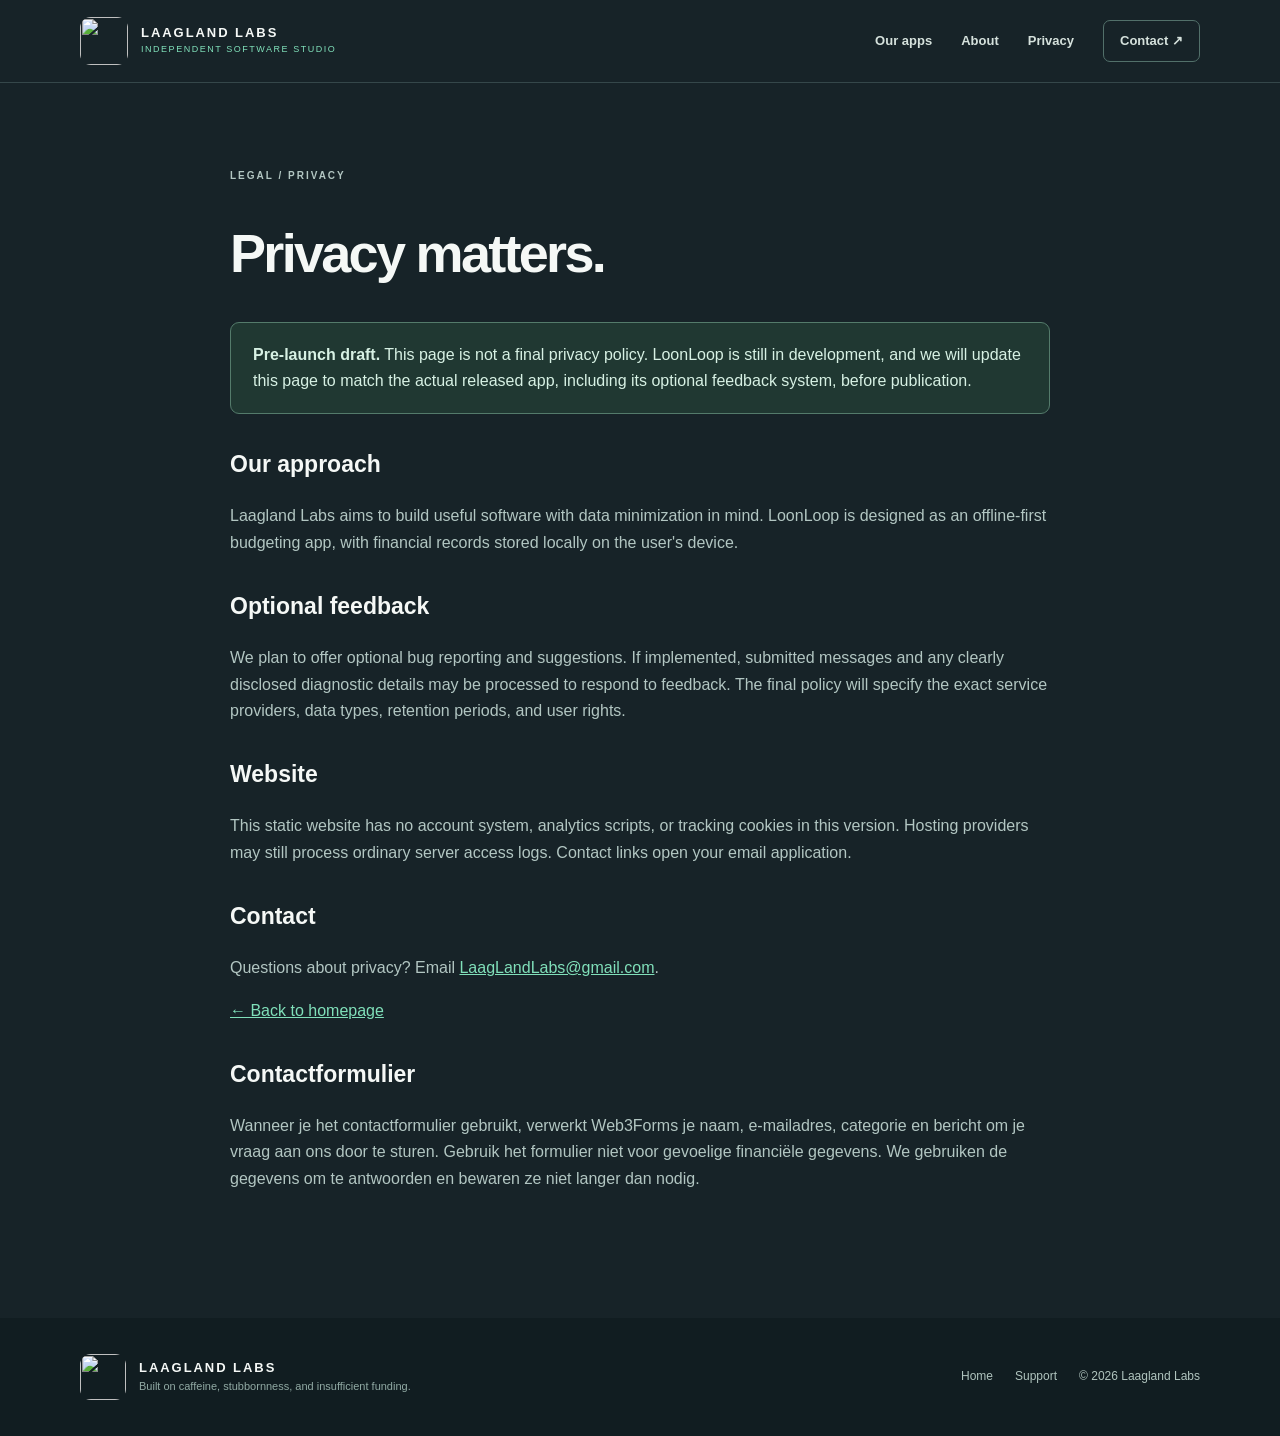
==== privacy.html @ 921c795e "Add files via upload" ====
<!doctype html><html lang="en"><head><meta charset="utf-8"><meta name="viewport" content="width=device-width,initial-scale=1"><meta name="theme-color" content="#172328"><title>Privacy — Laagland Labs</title><link rel="icon" href="assets/favicon.svg" type="image/svg+xml"><link rel="stylesheet" href="styles.css"></head><body>
<header class="header"><div class="container nav"><a href="index.html" class="brand"><img src="assets/l3-logo-approved.png" width="48" height="48" alt=""><span><strong>LAAGLAND LABS</strong><small>INDEPENDENT SOFTWARE STUDIO</small></span></a><nav aria-label="Main navigation"><a href="index.html#apps">Our apps</a><a href="index.html#about">About</a><a href="privacy.html" aria-current="page">Privacy</a><a class="nav-cta" href="support.html">Contact ↗</a></nav></div></header>
<main class="container legal"><p class="eyebrow">LEGAL / PRIVACY</p><h1>Privacy matters.</h1><div class="notice"><strong>Pre-launch draft.</strong> This page is not a final privacy policy. LoonLoop is still in development, and we will update this page to match the actual released app, including its optional feedback system, before publication.</div>
<h2>Our approach</h2><p>Laagland Labs aims to build useful software with data minimization in mind. LoonLoop is designed as an offline-first budgeting app, with financial records stored locally on the user's device.</p>
<h2>Optional feedback</h2><p>We plan to offer optional bug reporting and suggestions. If implemented, submitted messages and any clearly disclosed diagnostic details may be processed to respond to feedback. The final policy will specify the exact service providers, data types, retention periods, and user rights.</p>
<h2>Website</h2><p>This static website has no account system, analytics scripts, or tracking cookies in this version. Hosting providers may still process ordinary server access logs. Contact links open your email application.</p>
<h2>Contact</h2><p>Questions about privacy? Email <a href="support.html">LaagLandLabs@gmail.com</a>.</p>
<p><a href="index.html">← Back to homepage</a></p><section><h2>Contactformulier</h2><p>Wanneer je het contactformulier gebruikt, verwerkt Web3Forms je naam, e-mailadres, categorie en bericht om je vraag aan ons door te sturen. Gebruik het formulier niet voor gevoelige financiële gegevens. We gebruiken de gegevens om te antwoorden en bewaren ze niet langer dan nodig.</p></section></main>
<footer><div class="container footer"><div class="footer-brand"><img src="assets/l3-logo-approved.png" width="46" height="46" alt=""><div><strong>LAAGLAND LABS</strong><small>Built on caffeine, stubbornness, and insufficient funding.</small></div></div><div class="footer-links"><a href="index.html">Home</a><a href="support.html">Support</a><span>© <span id="year">2026</span> Laagland Labs</span></div></div></footer><script src="script.js"></script></body></html>
---- styles.css ----
:root{--bg:#172328;--bg2:#1c2c30;--mint:#80e0ba;--mint-light:#a6f0d0;--text:#f5f8f6;--muted:#b2c6c2;--line:#35474a;--paper:#f0f5f1;--ink:#1a2a2b}
*{box-sizing:border-box}html{scroll-behavior:smooth}body{margin:0;background:var(--bg);color:var(--text);font-family:Inter,"Segoe UI",Arial,sans-serif;line-height:1.65;-webkit-font-smoothing:antialiased}a{text-decoration:none;color:inherit}a:focus-visible{outline:2px solid var(--mint);outline-offset:4px}img{max-width:100%;display:block}.container{width:min(1120px,calc(100% - 48px));margin:auto}
.header{border-bottom:1px solid var(--line);background:#172328;position:sticky;top:0;z-index:10}.nav{height:82px;display:flex;align-items:center;justify-content:space-between;gap:24px}.brand{display:flex;align-items:center;gap:13px}.brand img{border-radius:11px}.brand strong,.footer-brand strong{display:block;font-size:13px;letter-spacing:.15em;line-height:1.4}.brand small{display:block;color:var(--mint);font-size:9px;letter-spacing:.17em;line-height:1.7}.nav nav{display:flex;align-items:center;gap:29px;color:#d5e1dc;font-size:13px;font-weight:600}.nav nav a:hover,.footer-links a:hover{color:var(--mint)}.nav-cta{border:1px solid #52706a;padding:9px 16px;border-radius:7px}.nav-cta span{color:var(--mint);padding-left:7px}
.hero{display:grid;grid-template-columns:1.08fr .92fr;gap:65px;align-items:center;padding-top:96px;padding-bottom:100px;min-height:610px}.eyebrow{font-size:10px;letter-spacing:.2em;font-weight:800;color:var(--mint);margin:0 0 24px}.dot{display:inline-block;width:7px;height:7px;background:var(--mint);border-radius:50%;margin-right:8px;vertical-align:middle}.hero h1{font-size:clamp(48px,5.6vw,75px);line-height:1.07;letter-spacing:-.057em;margin:0 0 25px;font-weight:800}.hero h1 span,.contact h2 span{color:var(--mint)}.lead{color:var(--muted);max-width:510px;font-size:17px;line-height:1.8;margin:0}.actions{display:flex;gap:12px;flex-wrap:wrap;margin-top:32px}.btn{display:inline-flex;align-items:center;justify-content:center;gap:24px;border-radius:8px;padding:13px 19px;font-size:13px;font-weight:750;transition:background .18s,border-color .18s}.btn-primary{background:var(--mint);color:#132921}.btn-primary:hover{background:var(--mint-light)}.btn-outline{border:1px solid #56706b}.btn-outline:hover{border-color:var(--mint)}.slogan{display:flex;gap:14px;align-items:center;margin-top:45px;color:#9eb5b1;font-size:12px;font-style:italic}.slogan p{margin:0}.coffee{font-size:25px;font-style:normal}
.hero-art{border:1px solid #39514f;background:#1c3032;border-radius:18px;padding:18px;min-height:405px;display:grid}.hero-art-inner{border:1px solid #405755;border-radius:11px;display:flex;flex-direction:column;justify-content:space-between;padding:30px;background:linear-gradient(145deg,#203839,#18292d)}.mark-stage{flex:1;display:grid;place-items:center}.mark-stage img{width:min(220px,65%);filter:drop-shadow(0 10px 20px #0002)}.art-caption{display:flex;justify-content:space-between;gap:10px;color:#94b2aa;font-size:9px;letter-spacing:.16em}
.apps{background:var(--paper);color:var(--ink);padding:100px 0}.section-intro{display:flex;align-items:end;justify-content:space-between;gap:30px;margin-bottom:35px}.eyebrow.dark{color:#37876a}.section-intro h2,.values h2{font-size:clamp(32px,4vw,46px);letter-spacing:-.045em;line-height:1.15;margin:0}.section-intro h2 span{color:#37876a}.section-intro>p{color:#617471;max-width:285px;font-size:14px;margin:0}
.product{background:white;border:1px solid #d7e3db;border-radius:18px;overflow:hidden;display:grid;grid-template-columns:.92fr 1.08fr;box-shadow:0 12px 36px #1d3e3410}.product-visual{background:#dcebe4;padding:28px 28px 16px;display:flex;flex-direction:column;align-items:center;justify-content:center}.preview{width:min(100%,405px);border-radius:15px}.preview-note{color:#5d7970;font-size:10px;margin-top:11px}.product-info{padding:53px 50px}.product-top{display:flex;align-items:center;justify-content:space-between;gap:16px}.product-top img{border-radius:15px}.status{font-size:9px;font-weight:800;letter-spacing:.1em;color:#417a62;border:1px solid #d5e8dd;padding:8px 11px;border-radius:20px;white-space:nowrap}.status .dot{width:6px;height:6px;background:#41aa7e}.product h3{font-size:clamp(38px,4vw,54px);line-height:1.1;letter-spacing:-.06em;margin:27px 0 5px}.tagline{font-size:15px;font-weight:750;color:#298460;margin:0 0 18px}.description{font-size:14px;line-height:1.85;color:#5c706c;margin:0}.chips{display:flex;flex-wrap:wrap;gap:8px;margin-top:24px}.chips span{font-size:11px;background:#edf5f0;color:#3c6658;padding:6px 9px;border-radius:5px}.availability{font-size:12px;font-weight:700;color:#48725e;margin-top:35px}.small-line{display:inline-block;width:18px;height:2px;background:#5eb18a;vertical-align:middle;margin-right:8px}
.values{padding:96px 0 110px;background:#1b2b30}.values h2{margin-bottom:38px}.values-grid{display:grid;grid-template-columns:repeat(3,1fr);gap:18px}.values-grid article{padding:30px;border:1px solid #3b5052;border-radius:13px;background:#223438}.value-icon{width:42px;height:42px;color:var(--mint)}.value-icon svg{width:100%;height:100%;fill:none;stroke:currentColor;stroke-width:1.8;stroke-linecap:round;stroke-linejoin:round}.values h3{font-size:18px;margin:19px 0 8px}.values article p{font-size:13px;color:#b2c6c2;margin:0;line-height:1.8}
.contact{padding:85px 0;background:#203a36}.contact-row{display:flex;align-items:center;justify-content:space-between;gap:35px}.contact h2{font-size:clamp(32px,4vw,48px);letter-spacing:-.045em;line-height:1.2;margin:0 0 14px}.contact p:not(.eyebrow){color:#b7cbc4;font-size:14px;margin:0}.contact .btn{flex:none}
footer{background:#111d21;padding:36px 0}.footer{display:flex;justify-content:space-between;align-items:center;gap:30px}.footer-brand{display:flex;align-items:center;gap:13px}.footer-brand img{border-radius:10px}.footer-brand small{display:block;color:#91aaa4;font-size:11px}.footer-links{display:flex;align-items:center;flex-wrap:wrap;gap:22px;color:#b0c4be;font-size:12px}
.legal{max-width:820px;padding:85px 0 110px}.legal h1{font-size:clamp(36px,5vw,54px);letter-spacing:-.05em;line-height:1.2}.legal h2{font-size:23px;margin-top:32px}.legal p,.legal li{color:var(--muted)}.legal a{color:var(--mint);text-decoration:underline}.notice{padding:19px 22px;border:1px solid #547b6b;border-radius:9px;background:#203832;color:#d7f1e4}
@media(max-width:900px){.hero{gap:28px;min-height:unset;padding:70px 0}.hero-art{min-height:320px}.product-info{padding:35px}.product-visual{padding:20px}.nav nav{gap:16px}}
@media(max-width:700px){.container{width:min(100% - 36px,1120px)}.nav{height:72px}.brand strong{font-size:11px}.brand small{font-size:8px}.nav nav a:not(.nav-cta){display:none}.nav-cta{padding:8px 10px}.hero{grid-template-columns:1fr;padding:60px 0;gap:32px}.hero h1{font-size:clamp(46px,10vw,64px)}.hero-art{min-height:270px}.mark-stage img{width:170px}.apps,.values{padding:70px 0}.section-intro{display:block}.section-intro>p{margin-top:15px}.product{grid-template-columns:1fr}.product-visual{padding:18px}.preview{max-width:360px}.product-info{padding:30px}.product-top{align-items:start}.status{font-size:8px}.values-grid{grid-template-columns:1fr}.contact{padding:70px 0}.contact-row{align-items:start;flex-direction:column}.footer{align-items:start;flex-direction:column}.footer-links{gap:16px}}
@media(prefers-reduced-motion:reduce){html{scroll-behavior:auto}.btn{transition:none}}

/* Brand assets v1.3 */
.coffee-icon{width:44px;height:44px;flex:none;display:block}
.brand img,.footer-brand img{object-fit:cover;border-radius:11px}
.mark-stage img{width:min(235px,72%);height:auto;aspect-ratio:1;object-fit:cover;border-radius:24px}
@media(max-width:700px){.mark-stage img{width:180px}}

/* v1.4: centered studio signature beneath hero logo */
.art-caption{display:flex;flex-direction:column;align-items:center;justify-content:center;gap:5px;text-align:center;padding-top:16px}
.art-caption-name{font-size:12px;letter-spacing:.19em;color:#e3f2eb;font-weight:700}
.art-caption-location{font-size:10px;letter-spacing:.25em;color:#80e0ba}

/* Support form test */
.support-page{max-width:850px;padding-top:80px;padding-bottom:105px}.support-page h1{font-size:clamp(38px,5vw,60px);line-height:1.13;letter-spacing:-.045em;margin:0}.support-page h1 span{color:var(--mint)}.support-intro,.support-form-section>p{color:var(--muted)}.support-page section{margin-top:55px}.support-page h2{font-size:27px}.faq details{border:1px solid var(--line);border-radius:10px;margin:10px 0;padding:0 18px;background:#203237}.faq summary{cursor:pointer;padding:17px 0;font-weight:650}.faq details p{color:var(--muted);margin:0 0 18px}.support-form-section{border-top:1px solid var(--line);padding-top:20px}.support-form{display:grid;gap:18px;margin-top:25px}.support-form label{display:grid;gap:7px;font-size:13px;font-weight:650}.form-two{display:grid;grid-template-columns:1fr 1fr;gap:16px}.support-form input,.support-form select,.support-form textarea{width:100%;border:1px solid #526a67;background:#1b2d31;color:var(--text);padding:13px 14px;border-radius:8px;font:inherit;font-weight:400}.support-form textarea{resize:vertical}.support-form input:focus,.support-form select:focus,.support-form textarea:focus{outline:2px solid var(--mint);outline-offset:2px}.support-form input::placeholder,.support-form textarea::placeholder{color:#8da5a0}.support-form .btn{border:0;cursor:pointer;justify-self:start}.support-form .btn:disabled{opacity:.6;cursor:wait}.form-privacy{color:var(--muted);font-size:12px;margin:0}.form-privacy a{color:var(--mint);text-decoration:underline}.form-status{margin:0;min-height:1.5em;color:var(--mint)}.form-status.error{color:#ffb0a8}.form-honeypot{position:absolute;left:-10000px;width:1px;height:1px;overflow:hidden}@media(max-width:700px){.form-two{grid-template-columns:1fr}.support-page{padding-top:55px}}
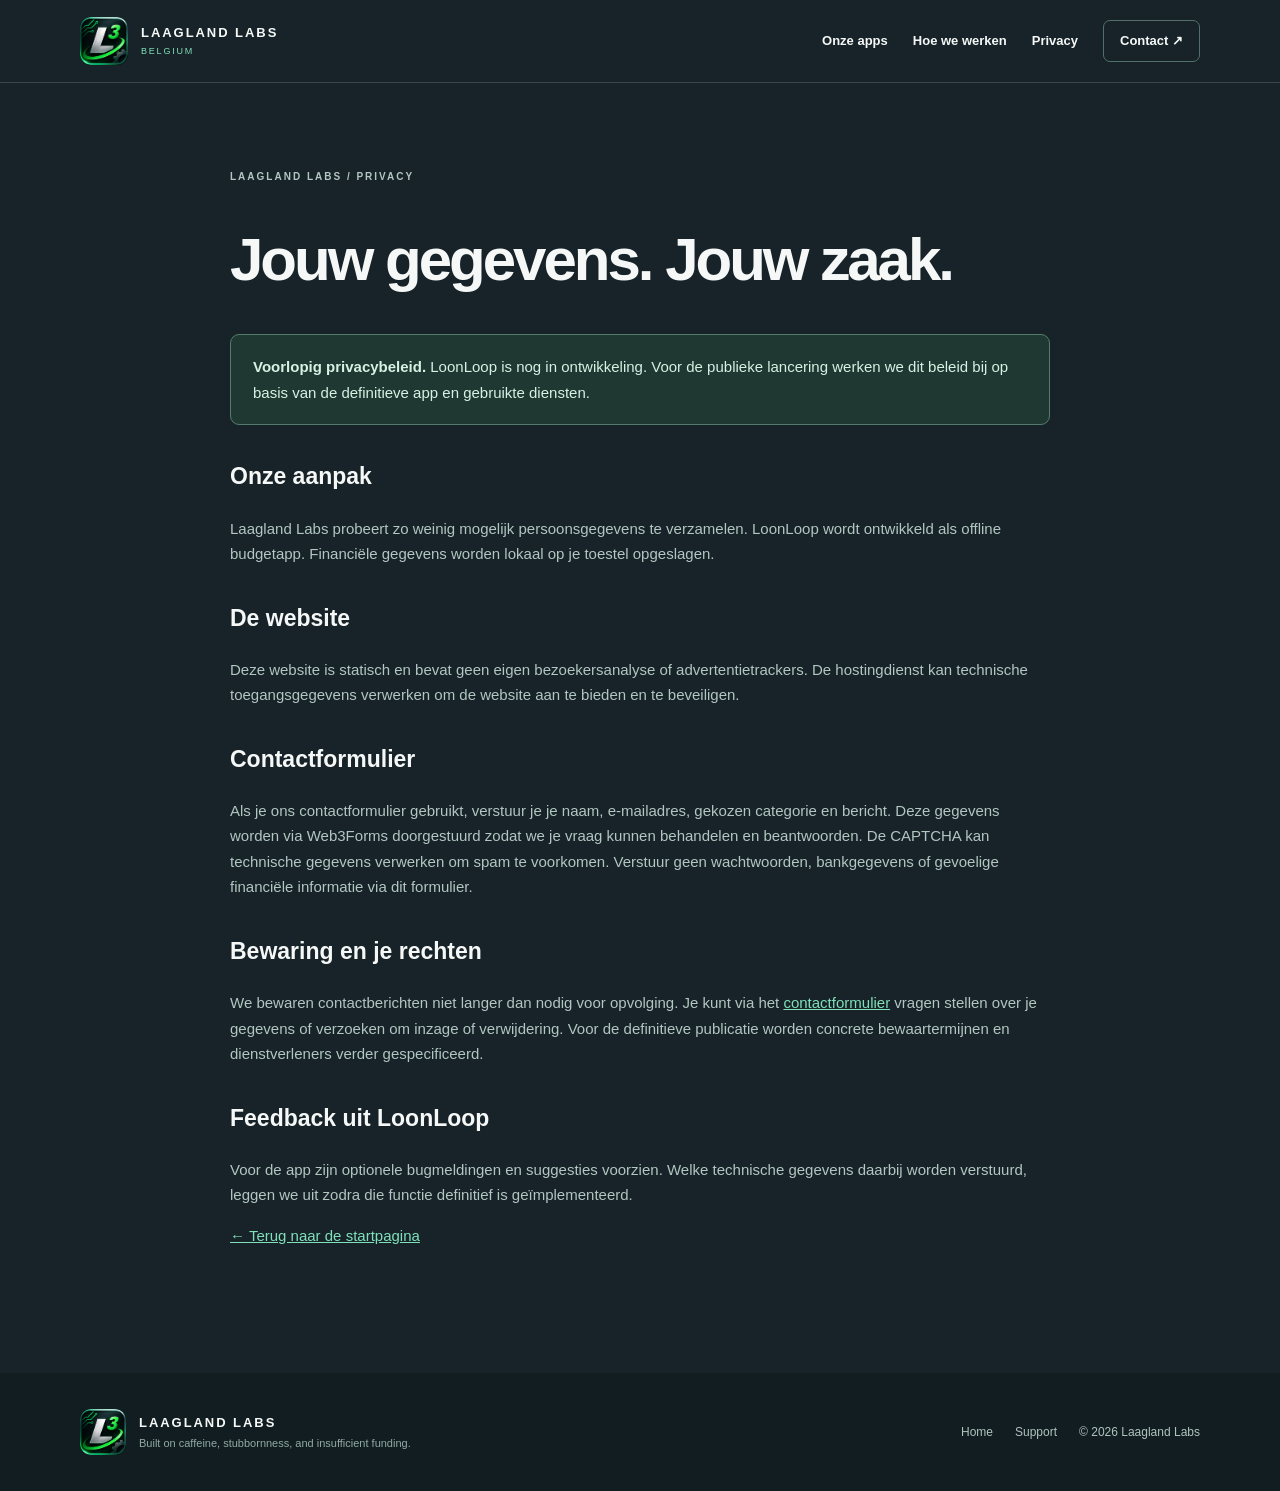
==== commit 816a8083: "Add files via upload" ====
--- a/privacy.html
+++ b/privacy.html
@@ -1,9 +1 @@
-<!doctype html><html lang="en"><head><meta charset="utf-8"><meta name="viewport" content="width=device-width,initial-scale=1"><meta name="theme-color" content="#172328"><title>Privacy — Laagland Labs</title><link rel="icon" href="assets/favicon.svg" type="image/svg+xml"><link rel="stylesheet" href="styles.css"></head><body>
-<header class="header"><div class="container nav"><a href="index.html" class="brand"><img src="assets/l3-logo-approved.png" width="48" height="48" alt=""><span><strong>LAAGLAND LABS</strong><small>INDEPENDENT SOFTWARE STUDIO</small></span></a><nav aria-label="Main navigation"><a href="index.html#apps">Our apps</a><a href="index.html#about">About</a><a href="privacy.html" aria-current="page">Privacy</a><a class="nav-cta" href="support.html">Contact ↗</a></nav></div></header>
-<main class="container legal"><p class="eyebrow">LEGAL / PRIVACY</p><h1>Privacy matters.</h1><div class="notice"><strong>Pre-launch draft.</strong> This page is not a final privacy policy. LoonLoop is still in development, and we will update this page to match the actual released app, including its optional feedback system, before publication.</div>
-<h2>Our approach</h2><p>Laagland Labs aims to build useful software with data minimization in mind. LoonLoop is designed as an offline-first budgeting app, with financial records stored locally on the user's device.</p>
-<h2>Optional feedback</h2><p>We plan to offer optional bug reporting and suggestions. If implemented, submitted messages and any clearly disclosed diagnostic details may be processed to respond to feedback. The final policy will specify the exact service providers, data types, retention periods, and user rights.</p>
-<h2>Website</h2><p>This static website has no account system, analytics scripts, or tracking cookies in this version. Hosting providers may still process ordinary server access logs. Contact links open your email application.</p>
-<h2>Contact</h2><p>Questions about privacy? Email <a href="support.html">LaagLandLabs@gmail.com</a>.</p>
-<p><a href="index.html">← Back to homepage</a></p><section><h2>Contactformulier</h2><p>Wanneer je het contactformulier gebruikt, verwerkt Web3Forms je naam, e-mailadres, categorie en bericht om je vraag aan ons door te sturen. Gebruik het formulier niet voor gevoelige financiële gegevens. We gebruiken de gegevens om te antwoorden en bewaren ze niet langer dan nodig.</p></section></main>
-<footer><div class="container footer"><div class="footer-brand"><img src="assets/l3-logo-approved.png" width="46" height="46" alt=""><div><strong>LAAGLAND LABS</strong><small>Built on caffeine, stubbornness, and insufficient funding.</small></div></div><div class="footer-links"><a href="index.html">Home</a><a href="support.html">Support</a><span>© <span id="year">2026</span> Laagland Labs</span></div></div></footer><script src="script.js"></script></body></html>+<!doctype html><html lang="nl-BE"><head><meta charset="utf-8"><meta name="viewport" content="width=device-width,initial-scale=1"><meta name="theme-color" content="#172328"><title>Privacybeleid — Laagland Labs</title><link rel="icon" href="assets/favicon.svg" type="image/svg+xml"><link rel="stylesheet" href="styles.css"></head><body><header class="header"><div class="container nav"><a href="index.html" class="brand"><img src="assets/l3-logo-approved.png" width="48" height="48" alt=""><span><strong>LAAGLAND LABS</strong><small>BELGIUM</small></span></a><nav aria-label="Navigatie"><a href="index.html#apps">Onze apps</a><a href="index.html#about">Hoe we werken</a><a href="privacy.html" aria-current="page">Privacy</a><a class="nav-cta" href="support.html">Contact ↗</a></nav></div></header><main class="container legal"><p class="eyebrow">LAAGLAND LABS / PRIVACY</p><h1>Jouw gegevens. Jouw zaak.</h1><div class="notice"><strong>Voorlopig privacybeleid.</strong> LoonLoop is nog in ontwikkeling. Voor de publieke lancering werken we dit beleid bij op basis van de definitieve app en gebruikte diensten.</div><h2>Onze aanpak</h2><p>Laagland Labs probeert zo weinig mogelijk persoonsgegevens te verzamelen. LoonLoop wordt ontwikkeld als offline budgetapp. Financiële gegevens worden lokaal op je toestel opgeslagen.</p><h2>De website</h2><p>Deze website is statisch en bevat geen eigen bezoekersanalyse of advertentietrackers. De hostingdienst kan technische toegangsgegevens verwerken om de website aan te bieden en te beveiligen.</p><h2>Contactformulier</h2><p>Als je ons contactformulier gebruikt, verstuur je je naam, e-mailadres, gekozen categorie en bericht. Deze gegevens worden via Web3Forms doorgestuurd zodat we je vraag kunnen behandelen en beantwoorden. De CAPTCHA kan technische gegevens verwerken om spam te voorkomen. Verstuur geen wachtwoorden, bankgegevens of gevoelige financiële informatie via dit formulier.</p><h2>Bewaring en je rechten</h2><p>We bewaren contactberichten niet langer dan nodig voor opvolging. Je kunt via het <a href="support.html">contactformulier</a> vragen stellen over je gegevens of verzoeken om inzage of verwijdering. Voor de definitieve publicatie worden concrete bewaartermijnen en dienstverleners verder gespecificeerd.</p><h2>Feedback uit LoonLoop</h2><p>Voor de app zijn optionele bugmeldingen en suggesties voorzien. Welke technische gegevens daarbij worden verstuurd, leggen we uit zodra die functie definitief is geïmplementeerd.</p><p><a href="index.html">← Terug naar de startpagina</a></p></main><footer><div class="container footer"><div class="footer-brand"><img src="assets/l3-logo-approved.png" width="46" height="46" alt=""><div><strong>LAAGLAND LABS</strong><small>Built on caffeine, stubbornness, and insufficient funding.</small></div></div><div class="footer-links"><a href="index.html">Home</a><a href="support.html">Support</a><span>© <span id="year">2026</span> Laagland Labs</span></div></div></footer><script src="script.js"></script></body></html>
--- a/styles.css
+++ b/styles.css
@@ -1,29 +1 @@
-
-:root{--bg:#172328;--bg2:#1c2c30;--mint:#80e0ba;--mint-light:#a6f0d0;--text:#f5f8f6;--muted:#b2c6c2;--line:#35474a;--paper:#f0f5f1;--ink:#1a2a2b}
-*{box-sizing:border-box}html{scroll-behavior:smooth}body{margin:0;background:var(--bg);color:var(--text);font-family:Inter,"Segoe UI",Arial,sans-serif;line-height:1.65;-webkit-font-smoothing:antialiased}a{text-decoration:none;color:inherit}a:focus-visible{outline:2px solid var(--mint);outline-offset:4px}img{max-width:100%;display:block}.container{width:min(1120px,calc(100% - 48px));margin:auto}
-.header{border-bottom:1px solid var(--line);background:#172328;position:sticky;top:0;z-index:10}.nav{height:82px;display:flex;align-items:center;justify-content:space-between;gap:24px}.brand{display:flex;align-items:center;gap:13px}.brand img{border-radius:11px}.brand strong,.footer-brand strong{display:block;font-size:13px;letter-spacing:.15em;line-height:1.4}.brand small{display:block;color:var(--mint);font-size:9px;letter-spacing:.17em;line-height:1.7}.nav nav{display:flex;align-items:center;gap:29px;color:#d5e1dc;font-size:13px;font-weight:600}.nav nav a:hover,.footer-links a:hover{color:var(--mint)}.nav-cta{border:1px solid #52706a;padding:9px 16px;border-radius:7px}.nav-cta span{color:var(--mint);padding-left:7px}
-.hero{display:grid;grid-template-columns:1.08fr .92fr;gap:65px;align-items:center;padding-top:96px;padding-bottom:100px;min-height:610px}.eyebrow{font-size:10px;letter-spacing:.2em;font-weight:800;color:var(--mint);margin:0 0 24px}.dot{display:inline-block;width:7px;height:7px;background:var(--mint);border-radius:50%;margin-right:8px;vertical-align:middle}.hero h1{font-size:clamp(48px,5.6vw,75px);line-height:1.07;letter-spacing:-.057em;margin:0 0 25px;font-weight:800}.hero h1 span,.contact h2 span{color:var(--mint)}.lead{color:var(--muted);max-width:510px;font-size:17px;line-height:1.8;margin:0}.actions{display:flex;gap:12px;flex-wrap:wrap;margin-top:32px}.btn{display:inline-flex;align-items:center;justify-content:center;gap:24px;border-radius:8px;padding:13px 19px;font-size:13px;font-weight:750;transition:background .18s,border-color .18s}.btn-primary{background:var(--mint);color:#132921}.btn-primary:hover{background:var(--mint-light)}.btn-outline{border:1px solid #56706b}.btn-outline:hover{border-color:var(--mint)}.slogan{display:flex;gap:14px;align-items:center;margin-top:45px;color:#9eb5b1;font-size:12px;font-style:italic}.slogan p{margin:0}.coffee{font-size:25px;font-style:normal}
-.hero-art{border:1px solid #39514f;background:#1c3032;border-radius:18px;padding:18px;min-height:405px;display:grid}.hero-art-inner{border:1px solid #405755;border-radius:11px;display:flex;flex-direction:column;justify-content:space-between;padding:30px;background:linear-gradient(145deg,#203839,#18292d)}.mark-stage{flex:1;display:grid;place-items:center}.mark-stage img{width:min(220px,65%);filter:drop-shadow(0 10px 20px #0002)}.art-caption{display:flex;justify-content:space-between;gap:10px;color:#94b2aa;font-size:9px;letter-spacing:.16em}
-.apps{background:var(--paper);color:var(--ink);padding:100px 0}.section-intro{display:flex;align-items:end;justify-content:space-between;gap:30px;margin-bottom:35px}.eyebrow.dark{color:#37876a}.section-intro h2,.values h2{font-size:clamp(32px,4vw,46px);letter-spacing:-.045em;line-height:1.15;margin:0}.section-intro h2 span{color:#37876a}.section-intro>p{color:#617471;max-width:285px;font-size:14px;margin:0}
-.product{background:white;border:1px solid #d7e3db;border-radius:18px;overflow:hidden;display:grid;grid-template-columns:.92fr 1.08fr;box-shadow:0 12px 36px #1d3e3410}.product-visual{background:#dcebe4;padding:28px 28px 16px;display:flex;flex-direction:column;align-items:center;justify-content:center}.preview{width:min(100%,405px);border-radius:15px}.preview-note{color:#5d7970;font-size:10px;margin-top:11px}.product-info{padding:53px 50px}.product-top{display:flex;align-items:center;justify-content:space-between;gap:16px}.product-top img{border-radius:15px}.status{font-size:9px;font-weight:800;letter-spacing:.1em;color:#417a62;border:1px solid #d5e8dd;padding:8px 11px;border-radius:20px;white-space:nowrap}.status .dot{width:6px;height:6px;background:#41aa7e}.product h3{font-size:clamp(38px,4vw,54px);line-height:1.1;letter-spacing:-.06em;margin:27px 0 5px}.tagline{font-size:15px;font-weight:750;color:#298460;margin:0 0 18px}.description{font-size:14px;line-height:1.85;color:#5c706c;margin:0}.chips{display:flex;flex-wrap:wrap;gap:8px;margin-top:24px}.chips span{font-size:11px;background:#edf5f0;color:#3c6658;padding:6px 9px;border-radius:5px}.availability{font-size:12px;font-weight:700;color:#48725e;margin-top:35px}.small-line{display:inline-block;width:18px;height:2px;background:#5eb18a;vertical-align:middle;margin-right:8px}
-.values{padding:96px 0 110px;background:#1b2b30}.values h2{margin-bottom:38px}.values-grid{display:grid;grid-template-columns:repeat(3,1fr);gap:18px}.values-grid article{padding:30px;border:1px solid #3b5052;border-radius:13px;background:#223438}.value-icon{width:42px;height:42px;color:var(--mint)}.value-icon svg{width:100%;height:100%;fill:none;stroke:currentColor;stroke-width:1.8;stroke-linecap:round;stroke-linejoin:round}.values h3{font-size:18px;margin:19px 0 8px}.values article p{font-size:13px;color:#b2c6c2;margin:0;line-height:1.8}
-.contact{padding:85px 0;background:#203a36}.contact-row{display:flex;align-items:center;justify-content:space-between;gap:35px}.contact h2{font-size:clamp(32px,4vw,48px);letter-spacing:-.045em;line-height:1.2;margin:0 0 14px}.contact p:not(.eyebrow){color:#b7cbc4;font-size:14px;margin:0}.contact .btn{flex:none}
-footer{background:#111d21;padding:36px 0}.footer{display:flex;justify-content:space-between;align-items:center;gap:30px}.footer-brand{display:flex;align-items:center;gap:13px}.footer-brand img{border-radius:10px}.footer-brand small{display:block;color:#91aaa4;font-size:11px}.footer-links{display:flex;align-items:center;flex-wrap:wrap;gap:22px;color:#b0c4be;font-size:12px}
-.legal{max-width:820px;padding:85px 0 110px}.legal h1{font-size:clamp(36px,5vw,54px);letter-spacing:-.05em;line-height:1.2}.legal h2{font-size:23px;margin-top:32px}.legal p,.legal li{color:var(--muted)}.legal a{color:var(--mint);text-decoration:underline}.notice{padding:19px 22px;border:1px solid #547b6b;border-radius:9px;background:#203832;color:#d7f1e4}
-@media(max-width:900px){.hero{gap:28px;min-height:unset;padding:70px 0}.hero-art{min-height:320px}.product-info{padding:35px}.product-visual{padding:20px}.nav nav{gap:16px}}
-@media(max-width:700px){.container{width:min(100% - 36px,1120px)}.nav{height:72px}.brand strong{font-size:11px}.brand small{font-size:8px}.nav nav a:not(.nav-cta){display:none}.nav-cta{padding:8px 10px}.hero{grid-template-columns:1fr;padding:60px 0;gap:32px}.hero h1{font-size:clamp(46px,10vw,64px)}.hero-art{min-height:270px}.mark-stage img{width:170px}.apps,.values{padding:70px 0}.section-intro{display:block}.section-intro>p{margin-top:15px}.product{grid-template-columns:1fr}.product-visual{padding:18px}.preview{max-width:360px}.product-info{padding:30px}.product-top{align-items:start}.status{font-size:8px}.values-grid{grid-template-columns:1fr}.contact{padding:70px 0}.contact-row{align-items:start;flex-direction:column}.footer{align-items:start;flex-direction:column}.footer-links{gap:16px}}
-@media(prefers-reduced-motion:reduce){html{scroll-behavior:auto}.btn{transition:none}}
-
-/* Brand assets v1.3 */
-.coffee-icon{width:44px;height:44px;flex:none;display:block}
-.brand img,.footer-brand img{object-fit:cover;border-radius:11px}
-.mark-stage img{width:min(235px,72%);height:auto;aspect-ratio:1;object-fit:cover;border-radius:24px}
-@media(max-width:700px){.mark-stage img{width:180px}}
-
-/* v1.4: centered studio signature beneath hero logo */
-.art-caption{display:flex;flex-direction:column;align-items:center;justify-content:center;gap:5px;text-align:center;padding-top:16px}
-.art-caption-name{font-size:12px;letter-spacing:.19em;color:#e3f2eb;font-weight:700}
-.art-caption-location{font-size:10px;letter-spacing:.25em;color:#80e0ba}
-
-/* Support form test */
-.support-page{max-width:850px;padding-top:80px;padding-bottom:105px}.support-page h1{font-size:clamp(38px,5vw,60px);line-height:1.13;letter-spacing:-.045em;margin:0}.support-page h1 span{color:var(--mint)}.support-intro,.support-form-section>p{color:var(--muted)}.support-page section{margin-top:55px}.support-page h2{font-size:27px}.faq details{border:1px solid var(--line);border-radius:10px;margin:10px 0;padding:0 18px;background:#203237}.faq summary{cursor:pointer;padding:17px 0;font-weight:650}.faq details p{color:var(--muted);margin:0 0 18px}.support-form-section{border-top:1px solid var(--line);padding-top:20px}.support-form{display:grid;gap:18px;margin-top:25px}.support-form label{display:grid;gap:7px;font-size:13px;font-weight:650}.form-two{display:grid;grid-template-columns:1fr 1fr;gap:16px}.support-form input,.support-form select,.support-form textarea{width:100%;border:1px solid #526a67;background:#1b2d31;color:var(--text);padding:13px 14px;border-radius:8px;font:inherit;font-weight:400}.support-form textarea{resize:vertical}.support-form input:focus,.support-form select:focus,.support-form textarea:focus{outline:2px solid var(--mint);outline-offset:2px}.support-form input::placeholder,.support-form textarea::placeholder{color:#8da5a0}.support-form .btn{border:0;cursor:pointer;justify-self:start}.support-form .btn:disabled{opacity:.6;cursor:wait}.form-privacy{color:var(--muted);font-size:12px;margin:0}.form-privacy a{color:var(--mint);text-decoration:underline}.form-status{margin:0;min-height:1.5em;color:var(--mint)}.form-status.error{color:#ffb0a8}.form-honeypot{position:absolute;left:-10000px;width:1px;height:1px;overflow:hidden}@media(max-width:700px){.form-two{grid-template-columns:1fr}.support-page{padding-top:55px}}
+:root{--bg:#172328;--mint:#80e0ba;--text:#f5f8f6;--muted:#b2c6c2;--line:#35474a;--paper:#f0f5f1;--ink:#1a2a2b}*{box-sizing:border-box}html{scroll-behavior:smooth}body{margin:0;background:var(--bg);color:var(--text);font:15px/1.7 Inter,'Segoe UI',Arial,sans-serif}a{color:inherit;text-decoration:none}a:focus-visible,button:focus-visible{outline:2px solid var(--mint);outline-offset:3px}img{max-width:100%;display:block}.container{width:min(1120px,calc(100% - 48px));margin:auto}.header{background:#172328;border-bottom:1px solid var(--line);position:sticky;top:0;z-index:10}.nav{min-height:82px;display:flex;align-items:center;justify-content:space-between;gap:20px}.brand,.footer-brand{display:flex;align-items:center;gap:13px}.brand img,.footer-brand img{border-radius:11px}.brand strong,.footer-brand strong{display:block;font-size:13px;letter-spacing:.15em}.brand small{display:block;color:var(--mint);font-size:9px;letter-spacing:.2em}.nav nav{display:flex;align-items:center;gap:25px;font-size:13px;font-weight:600}.nav nav a:hover,.footer-links a:hover{color:var(--mint)}.nav-cta{border:1px solid #52706a;padding:9px 16px;border-radius:7px}.hero{display:grid;grid-template-columns:1.08fr .92fr;gap:65px;align-items:center;padding:96px 0;min-height:610px}.eyebrow{font-size:10px;letter-spacing:.2em;font-weight:800;color:var(--mint);margin:0 0 24px}.dot{display:inline-block;width:7px;height:7px;background:var(--mint);border-radius:50%;margin-right:8px;vertical-align:middle}.hero h1{font-size:clamp(48px,5.6vw,75px);line-height:1.07;letter-spacing:-.055em;margin:0 0 25px}.hero h1 span,.contact h2 span,.support-page h1 span{color:var(--mint)}.lead{color:var(--muted);font-size:17px;max-width:520px}.actions{display:flex;flex-wrap:wrap;gap:12px;margin-top:30px}.btn{display:inline-flex;align-items:center;justify-content:center;gap:20px;border-radius:8px;padding:13px 19px;font-size:13px;font-weight:750;cursor:pointer}.btn-primary{background:var(--mint);color:#132921;border:0}.btn-primary:hover{background:#a6f0d0}.btn-outline{border:1px solid #56706b}.slogan{display:flex;align-items:center;gap:14px;margin-top:45px;color:#9eb5b1;font-size:12px;font-style:italic}.slogan p{margin:0}.coffee-icon{width:44px;height:44px}.hero-art{border:1px solid #39514f;background:#1c3032;border-radius:18px;padding:18px;min-height:405px;display:grid}.hero-art-inner{border:1px solid #405755;border-radius:11px;display:flex;flex-direction:column;justify-content:space-between;padding:30px;background:linear-gradient(145deg,#203839,#18292d)}.mark-stage{flex:1;display:grid;place-items:center}.mark-stage img{width:min(235px,72%);border-radius:24px}.art-caption{display:flex;flex-direction:column;align-items:center;gap:5px;text-align:center;padding-top:16px;letter-spacing:.19em}.art-caption-name{font-size:12px;font-weight:700}.art-caption-location{font-size:10px;color:var(--mint)}.apps{background:var(--paper);color:var(--ink);padding:100px 0}.section-intro{display:flex;align-items:end;justify-content:space-between;gap:30px;margin-bottom:35px}.eyebrow.dark{color:#37876a}.section-intro h2,.values h2{font-size:clamp(32px,4vw,46px);letter-spacing:-.045em;line-height:1.15;margin:0}.section-intro h2 span{color:#37876a}.section-intro>p{color:#617471;max-width:285px;font-size:14px;margin:0}.product{background:white;border:1px solid #d7e3db;border-radius:18px;overflow:hidden;display:grid;grid-template-columns:.92fr 1.08fr;box-shadow:0 12px 36px #1d3e3410}.product-visual{background:#dcebe4;padding:28px 28px 16px;display:flex;flex-direction:column;align-items:center;justify-content:center;min-width:0}.product-info{padding:53px 50px}.product-top{display:flex;align-items:center;justify-content:space-between;gap:16px}.product-top img{border-radius:15px}.status{font-size:9px;font-weight:800;letter-spacing:.07em;color:#417a62;border:1px solid #d5e8dd;padding:8px 11px;border-radius:20px;white-space:nowrap}.product h3{font-size:clamp(38px,4vw,54px);letter-spacing:-.06em;margin:27px 0 5px;line-height:1.1}.tagline{font-size:15px;font-weight:750;color:#298460;margin:0 0 18px}.description{font-size:14px;line-height:1.85;color:#5c706c;margin:0}.chips{display:flex;flex-wrap:wrap;gap:8px;margin-top:24px}.chips span{font-size:11px;background:#edf5f0;color:#3c6658;padding:6px 9px;border-radius:5px}.availability{font-size:12px;font-weight:700;color:#48725e;margin-top:35px}.small-line{display:inline-block;width:18px;height:2px;background:#5eb18a;vertical-align:middle;margin-right:8px}.gallery{width:min(100%,350px)}.gallery-viewport{overflow:hidden;border-radius:19px;touch-action:pan-y}.gallery-track{display:flex;transition:transform .3s ease}.gallery-slide{flex:0 0 100%;padding:3px}.placeholder-screen{height:380px;border:9px solid #223b39;border-radius:27px;background:linear-gradient(160deg,#203d38,#142b2c);color:white;padding:30px 22px;display:flex;flex-direction:column;align-items:flex-start;justify-content:center;gap:18px}.placeholder-screen span{color:var(--mint);font-size:11px;letter-spacing:.14em}.placeholder-screen strong{font-size:32px}.placeholder-screen p{color:#a9c4b8}.gallery-controls{display:flex;align-items:center;justify-content:center;gap:15px;margin-top:12px}.gallery-controls button{border:1px solid #a7c4b6;border-radius:50%;background:white;color:#275344;width:33px;height:33px;cursor:pointer}.gallery-dots{display:flex;gap:6px}.gallery-dots button{width:8px;height:8px;border:0;padding:0;background:#aac6b7}.gallery-dots button.active{background:#247858}.preview-note{color:#5d7970;font-size:10px;margin-top:11px;text-align:center}.values{padding:96px 0 110px;background:#1b2b30}.values h2{margin-bottom:38px}.values-grid{display:grid;grid-template-columns:repeat(3,1fr);gap:18px}.values-grid article{padding:30px;border:1px solid #3b5052;border-radius:13px;background:#223438}.value-icon{width:42px;height:42px;color:var(--mint)}.value-icon svg{width:100%;height:100%;fill:none;stroke:currentColor;stroke-width:1.8;stroke-linecap:round;stroke-linejoin:round}.values h3{font-size:18px;margin:19px 0 8px}.values article p{font-size:13px;color:var(--muted);margin:0}.contact{padding:85px 0;background:#203a36}.contact-row{display:flex;align-items:center;justify-content:space-between;gap:35px}.contact h2{font-size:clamp(32px,4vw,48px);letter-spacing:-.045em;line-height:1.2;margin:0 0 14px}.contact p:not(.eyebrow){color:#b7cbc4;font-size:14px;margin:0}footer{background:#111d21;padding:36px 0}.footer{display:flex;justify-content:space-between;align-items:center;gap:30px}.footer-brand small{display:block;color:#91aaa4;font-size:11px}.footer-links{display:flex;align-items:center;flex-wrap:wrap;gap:22px;color:#b0c4be;font-size:12px}.legal{max-width:820px;padding:85px 0 110px}.legal h1,.support-page h1{font-size:clamp(38px,5vw,60px);letter-spacing:-.05em;line-height:1.15}.legal h2{font-size:23px;margin-top:32px}.legal p,.legal li{color:var(--muted)}.legal a{color:var(--mint);text-decoration:underline}.notice{padding:19px 22px;border:1px solid #547b6b;border-radius:9px;background:#203832;color:#d7f1e4}.support-page{max-width:850px;padding-top:80px;padding-bottom:105px}.support-page h1{margin:0}.support-intro,.support-form-section>p{color:var(--muted)}.support-page section{margin-top:55px}.support-page h2{font-size:27px}.faq details{border:1px solid var(--line);border-radius:10px;margin:10px 0;padding:0 18px;background:#203237}.faq summary{cursor:pointer;padding:17px 0;font-weight:650}.faq details p{color:var(--muted);margin:0 0 18px}.support-form-section{border-top:1px solid var(--line);padding-top:20px}.support-form{display:grid;gap:18px;margin-top:25px}.support-form label{display:grid;gap:7px;font-size:13px;font-weight:650}.form-two{display:grid;grid-template-columns:1fr 1fr;gap:16px}.support-form input,.support-form select,.support-form textarea{width:100%;border:1px solid #526a67;background:#1b2d31;color:var(--text);padding:13px 14px;border-radius:8px;font:inherit;font-weight:400}.support-form textarea{resize:vertical}.support-form input:focus,.support-form select:focus,.support-form textarea:focus{outline:2px solid var(--mint);outline-offset:2px}.support-form input::placeholder,.support-form textarea::placeholder{color:#8da5a0}.support-form .btn{justify-self:start}.support-form .btn:disabled{opacity:.6;cursor:wait}.form-privacy{color:var(--muted);font-size:12px;margin:0}.form-privacy a{color:var(--mint);text-decoration:underline}.form-status{margin:0;min-height:1.5em;color:var(--mint)}.form-status.error{color:#ffb0a8}.form-honeypot{position:absolute;left:-10000px;width:1px;height:1px;overflow:hidden}@media(max-width:900px){.hero{gap:28px;padding:70px 0}.hero-art{min-height:320px}.product-info{padding:35px}.nav nav{gap:16px}}@media(max-width:700px){.container{width:calc(100% - 36px)}.nav{min-height:72px}.brand strong{font-size:11px}.brand small{font-size:8px}.nav nav a:not(.nav-cta){display:none}.nav-cta{padding:8px 10px}.hero{grid-template-columns:1fr;padding:60px 0;gap:32px}.hero h1{font-size:clamp(46px,10vw,64px)}.hero-art{min-height:270px}.mark-stage img{width:180px}.apps,.values{padding:70px 0}.section-intro{display:block}.section-intro>p{margin-top:15px}.product{grid-template-columns:1fr}.product-visual{padding:18px}.product-info{padding:30px}.product-top{align-items:start}.status{font-size:8px}.values-grid{grid-template-columns:1fr}.contact{padding:70px 0}.contact-row{align-items:start;flex-direction:column}.footer{align-items:start;flex-direction:column}.footer-links{gap:16px}.form-two{grid-template-columns:1fr}.support-page{padding-top:55px}}@media(prefers-reduced-motion:reduce){html{scroll-behavior:auto}.gallery-track{transition:none}}
